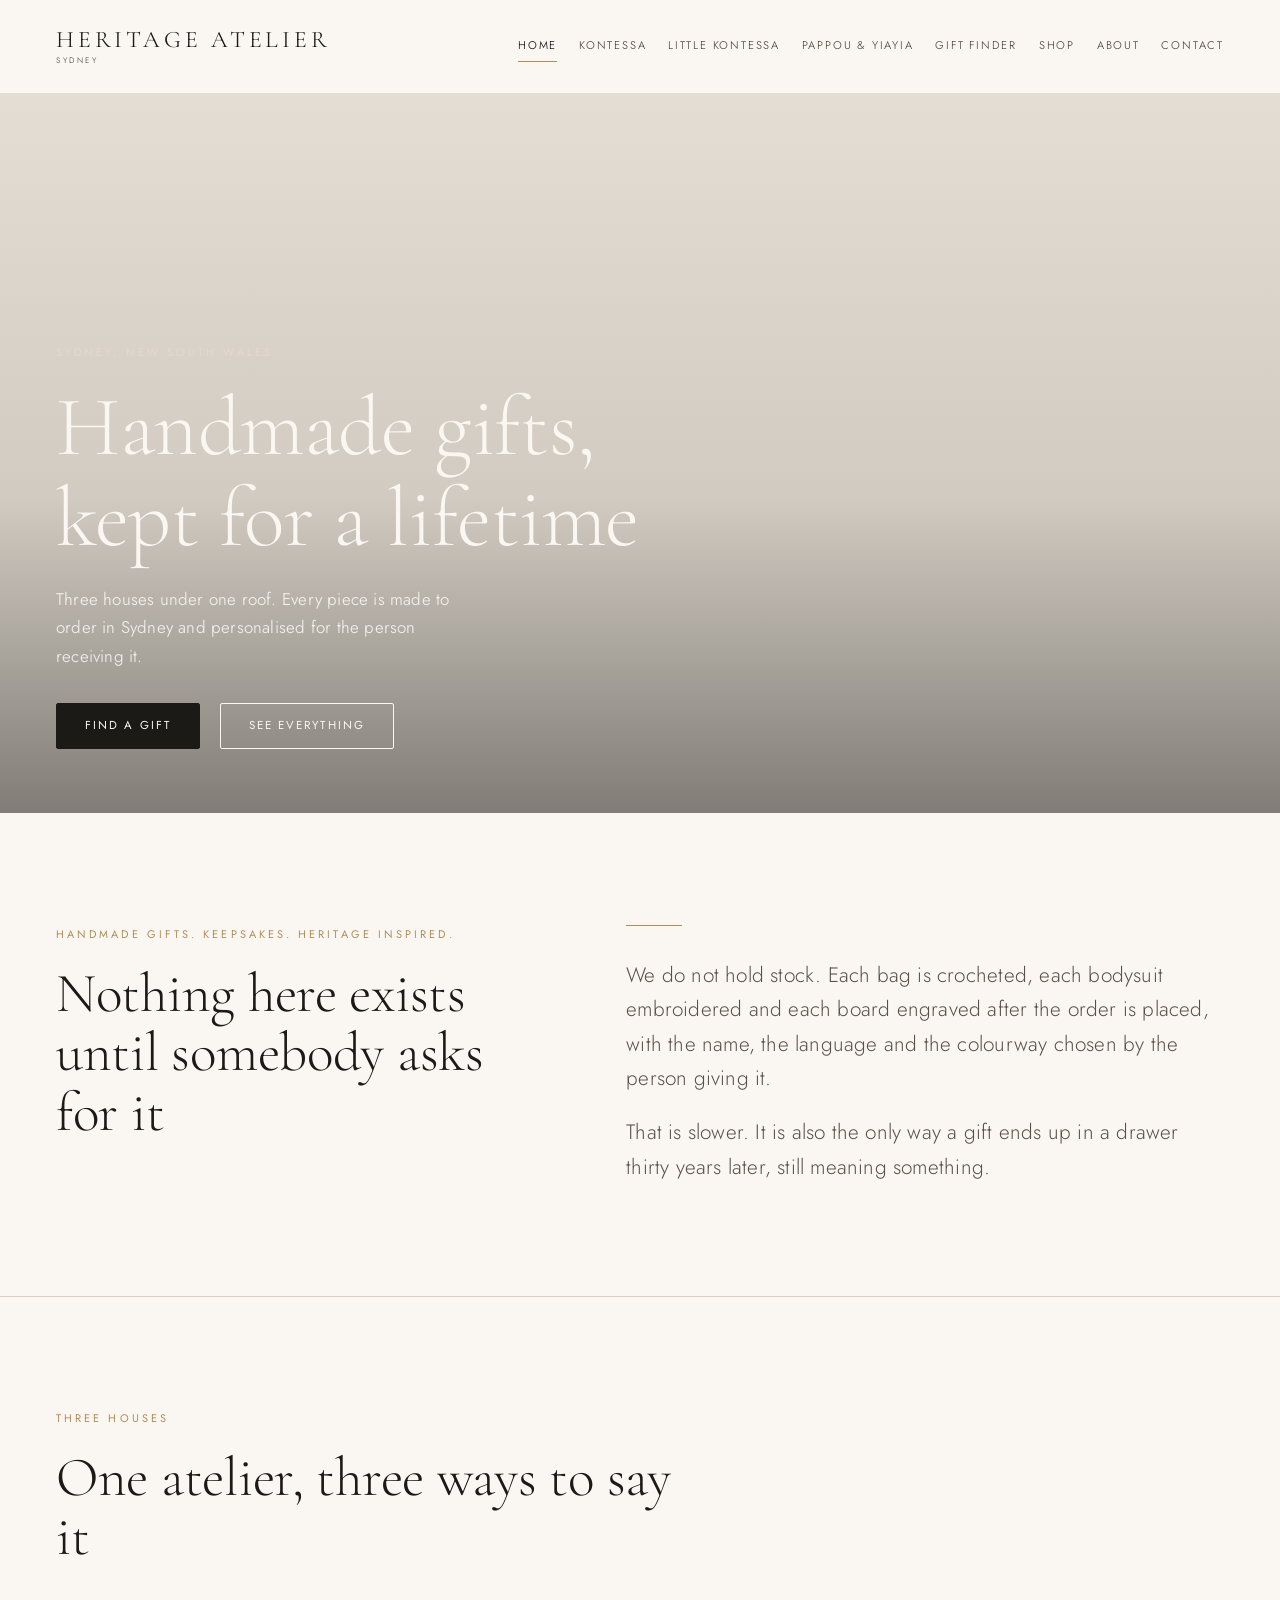
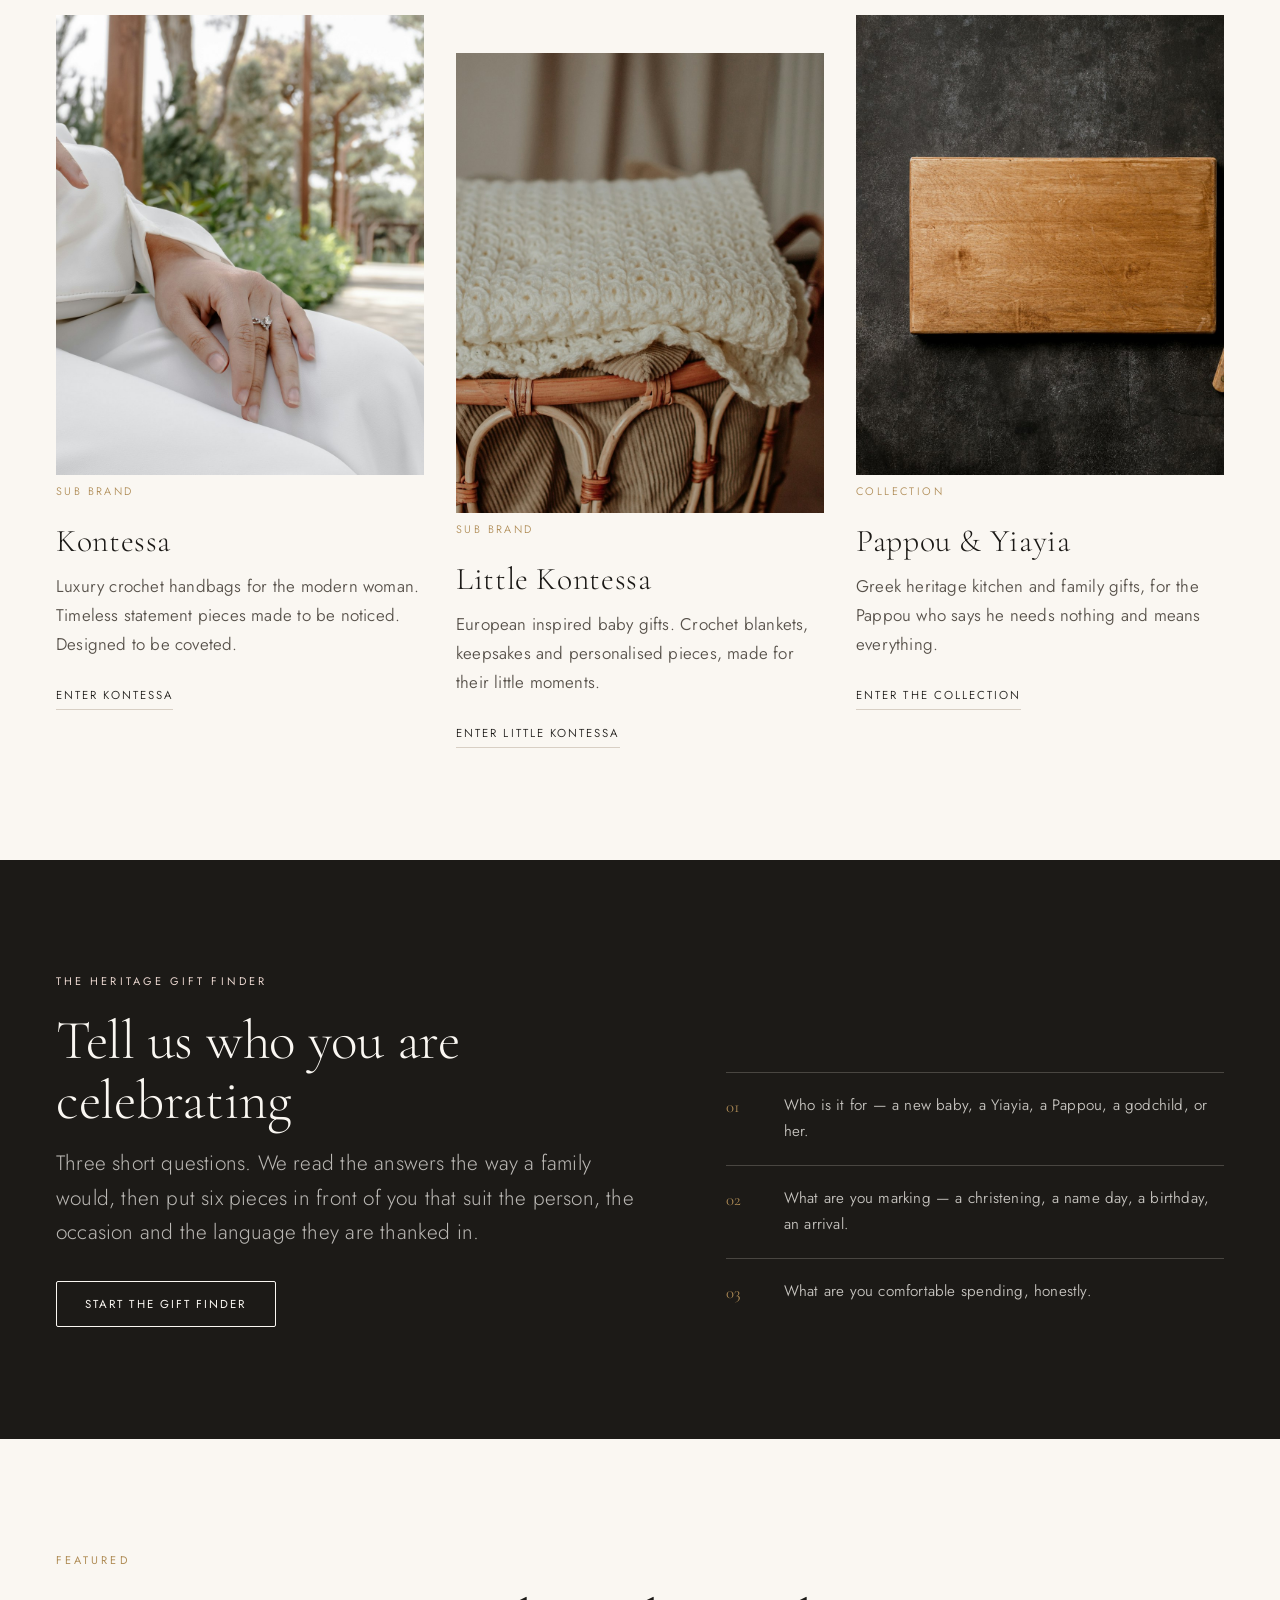
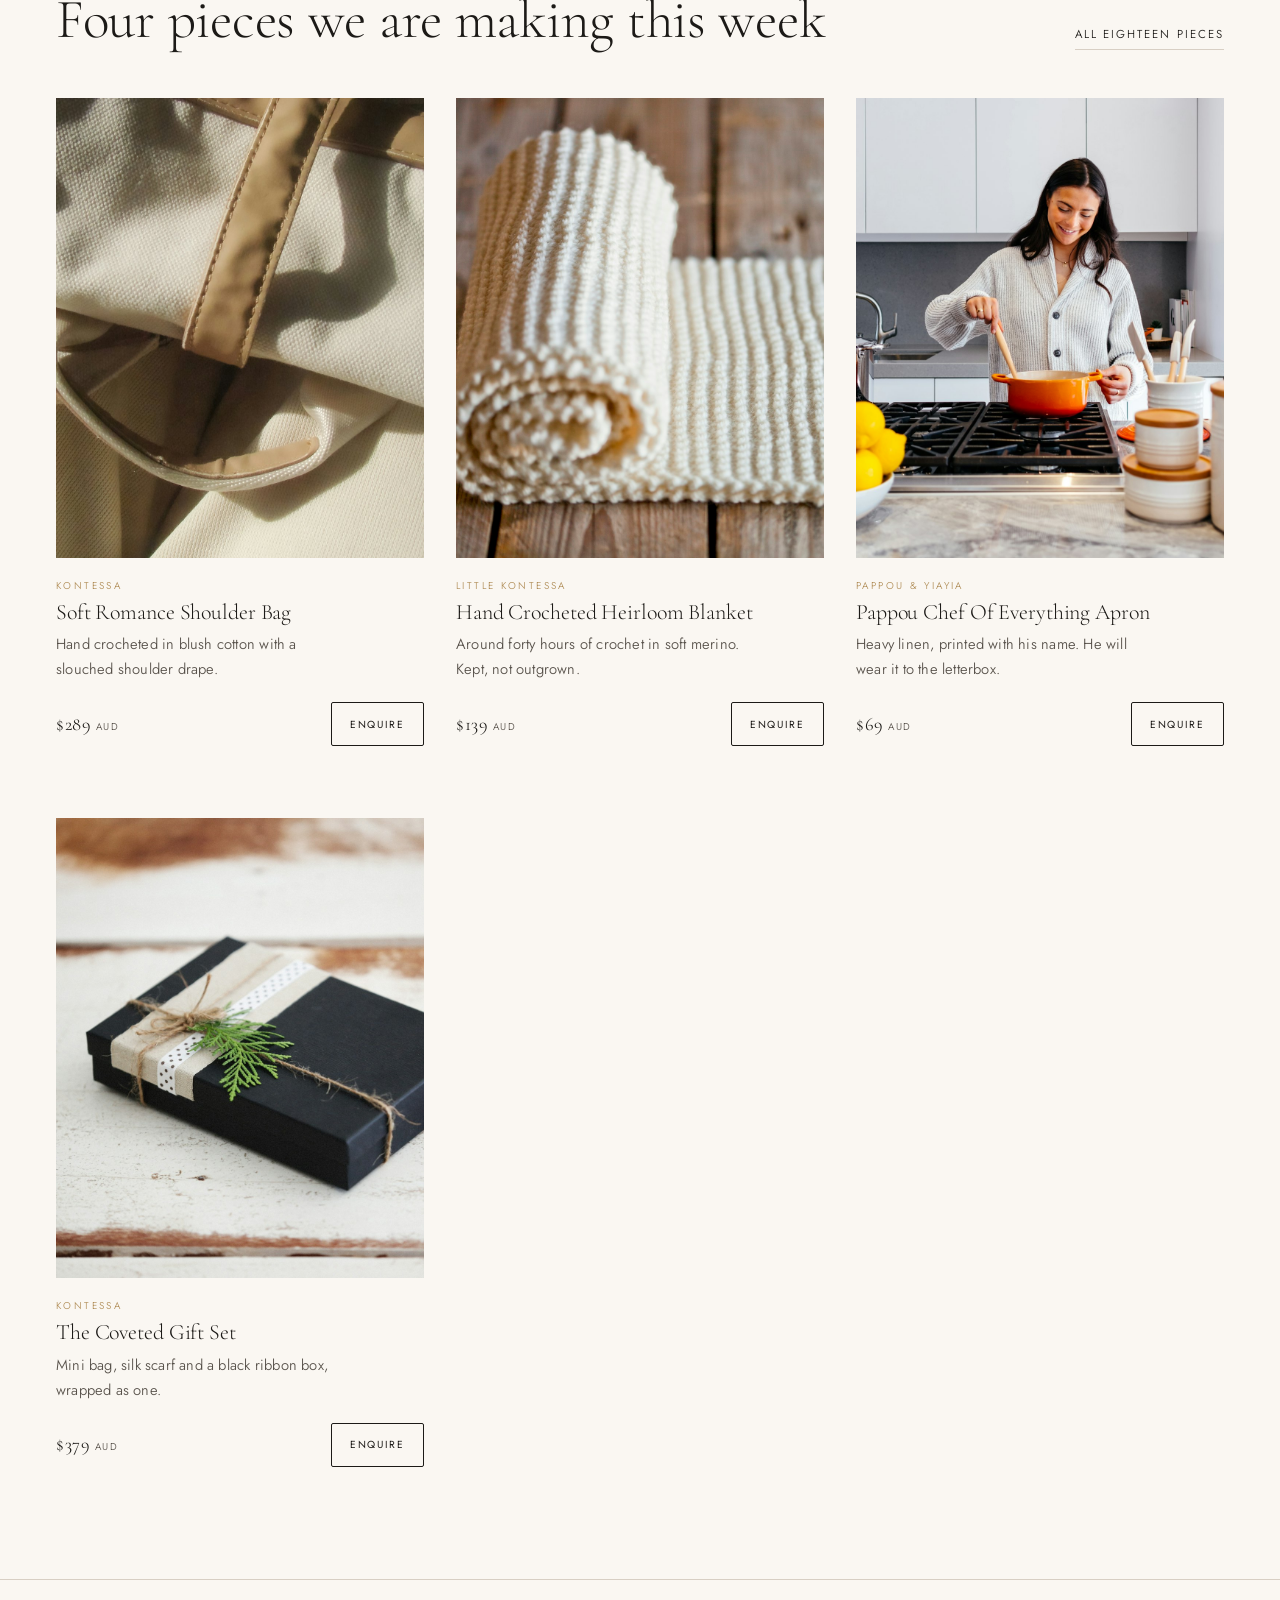
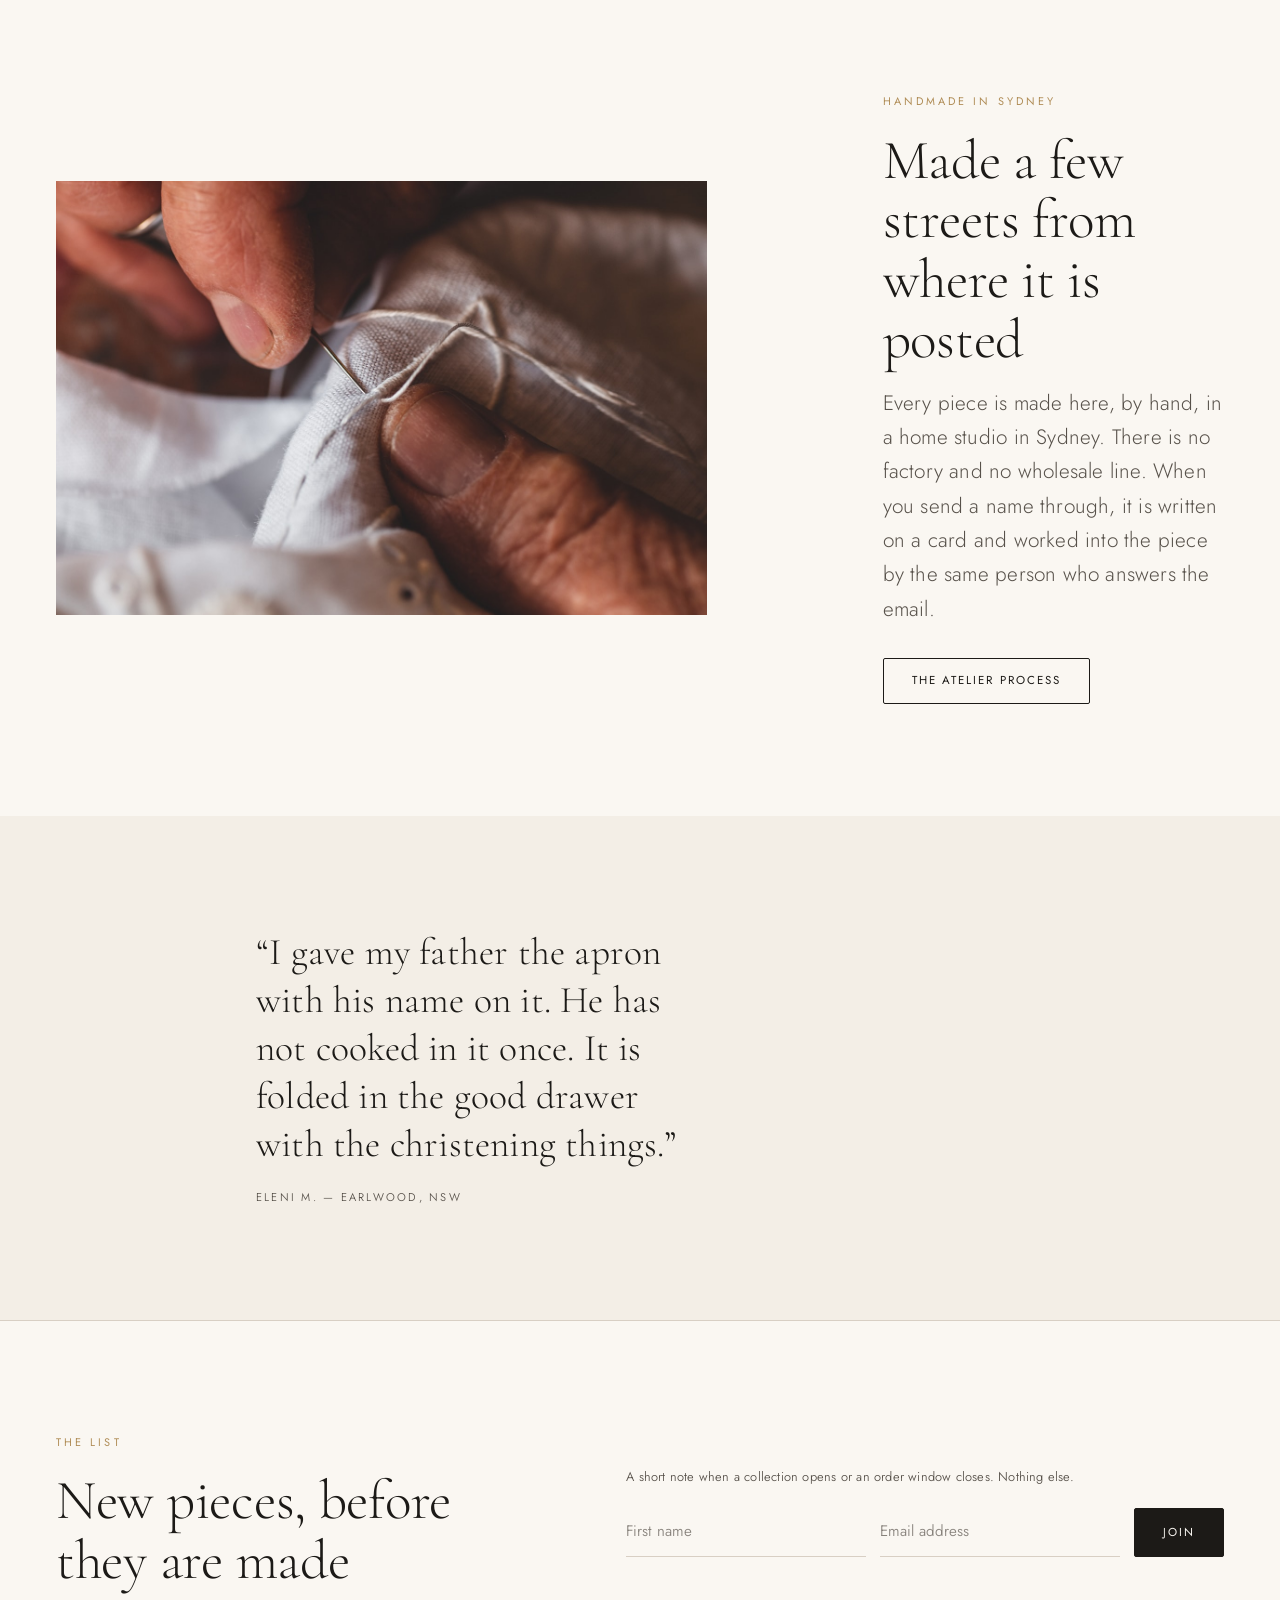
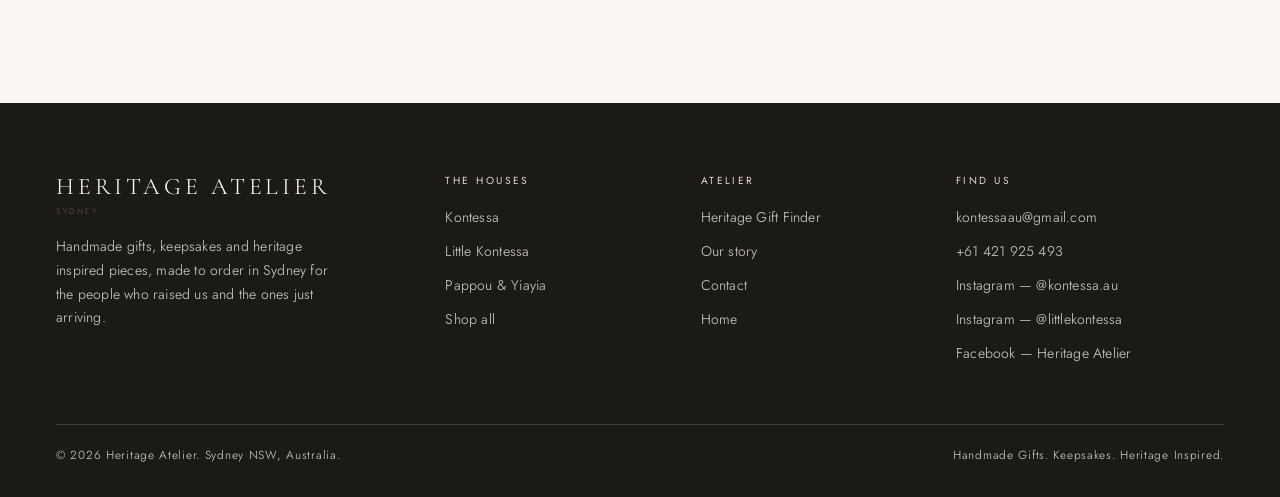
==== index.html @ 9b59d2ab "Build Heritage Atelier: eight page static site Sydney atelier site covering three houses — Kontessa," ====
<!DOCTYPE html>
<html lang="en-AU">
<head>
<meta charset="utf-8">
<meta name="viewport" content="width=device-width, initial-scale=1">
<title>Heritage Atelier — Handmade Gifts, Keepsakes, Heritage Inspired | Sydney</title>
<meta name="description" content="Heritage Atelier is a Sydney atelier of handmade, made to order gifts: Kontessa luxury crochet handbags, Little Kontessa baby keepsakes and the Pappou &amp; Yiayia Greek heritage collection.">
<link rel="canonical" href="https://welcometothenextlevel.github.io/heritage-atelier/index.html">

<meta property="og:type" content="website">
<meta property="og:site_name" content="Heritage Atelier">
<meta property="og:title" content="Heritage Atelier — Handmade Gifts, Keepsakes, Heritage Inspired | Sydney">
<meta property="og:description" content="Heritage Atelier is a Sydney atelier of handmade, made to order gifts: Kontessa luxury crochet handbags, Little Kontessa baby keepsakes and the Pappou &amp; Yiayia Greek heritage collection.">
<meta property="og:url" content="https://welcometothenextlevel.github.io/heritage-atelier/index.html">
<meta property="og:image" content="https://welcometothenextlevel.github.io/heritage-atelier/assets/images/og-cover.jpg">
<meta property="og:locale" content="en_AU">
<meta name="twitter:card" content="summary_large_image">
<meta name="theme-color" content="#FAF7F2">

<link rel="icon" href="favicon.svg" type="image/svg+xml">
<link rel="apple-touch-icon" href="favicon.svg">

<link rel="preconnect" href="https://fonts.googleapis.com">
<link rel="preconnect" href="https://fonts.gstatic.com" crossorigin>
<link href="https://fonts.googleapis.com/css2?family=Cormorant+Garamond:wght@300;400;500&family=Jost:wght@300;400;500&display=swap" rel="stylesheet">
<link rel="stylesheet" href="css/style.css">
</head>
<body>
  <a class="skip-link" href="#main">Skip to content</a>

  <header class="site-header">
    <div class="wrap header-inner">
      <a class="brandmark" href="index.html" aria-label="Heritage Atelier, home">
        Heritage Atelier
        <small>Sydney</small>
      </a>

      <nav class="nav-desktop" aria-label="Primary">
          <a href="index.html" aria-current="page">Home</a>
          <a href="kontessa.html">Kontessa</a>
          <a href="little-kontessa.html">Little Kontessa</a>
          <a href="heritage.html">Pappou &amp; Yiayia</a>
          <a href="gift-finder.html">Gift Finder</a>
          <a href="shop.html">Shop</a>
          <a href="about.html">About</a>
          <a href="contact.html">Contact</a>
      </nav>

      <button class="nav-toggle" type="button" aria-label="Open menu" aria-expanded="false" aria-controls="nav-overlay">
        <span></span><span></span><span></span>
      </button>
    </div>
  </header>

  <div class="nav-overlay" id="nav-overlay" aria-hidden="true">
    <nav aria-label="Mobile">
      <ul>
            <li><a href="index.html" aria-current="page">Home</a></li>
            <li><a href="kontessa.html">Kontessa</a></li>
            <li><a href="little-kontessa.html">Little Kontessa</a></li>
            <li><a href="heritage.html">Pappou &amp; Yiayia</a></li>
            <li><a href="gift-finder.html">Gift Finder</a></li>
            <li><a href="shop.html">Shop</a></li>
            <li><a href="about.html">About</a></li>
            <li><a href="contact.html">Contact</a></li>
      </ul>
    </nav>
    <div class="overlay-foot">
      <p><a href="mailto:kontessaau@gmail.com">kontessaau@gmail.com</a></p>
      <p><a href="tel:+61421925493">+61 421 925 493</a></p>
      <p>Sydney NSW, Australia</p>
    </div>
  </div>

  <main id="main">
    <section class="hero">
      <div class="hero-media">
        <picture>
          <source media="(max-width: 899px)" srcset="assets/images/hero-home-mobile.jpg">
          <img src="assets/images/hero-home.jpg" alt="Woman in a long cream trench coat walking a tree lined street in autumn" width="1920" height="1080" fetchpriority="high" decoding="async">
        </picture>
      </div>
      <div class="hero-caption">
        <div class="wrap">
          <span class="eyebrow">Sydney, New South Wales</span>
          <h1>Handmade gifts, kept for a lifetime</h1>
          <p>Three houses under one roof. Every piece is made to order in Sydney and personalised for the person receiving it.</p>
          <div class="btn-row"><a class="btn" href="gift-finder.html">Find a gift</a> <a class="btn btn--light" href="shop.html">See everything</a></div>
        </div>
      </div>
    </section>

    <section class="section statement">
      <div class="wrap">
        <div class="statement-grid">
          <div class="reveal">
            <span class="eyebrow">Handmade Gifts. Keepsakes. Heritage Inspired.</span>
            <h2>Nothing here exists until somebody asks for it</h2>
          </div>
          <div class="reveal">
            <hr class="rule rule--short">
            <p class="lede measure">We do not hold stock. Each bag is crocheted, each bodysuit embroidered and each board engraved after the order is placed, with the name, the language and the colourway chosen by the person giving it.</p>
            <p class="lede measure" style="margin-top:1.25rem">That is slower. It is also the only way a gift ends up in a drawer thirty years later, still meaning something.</p>
          </div>
        </div>
      </div>
    </section>

    <hr class="rule">

    <section class="section">
      <div class="wrap">
        <div class="reveal" style="max-width:38em;margin-bottom:var(--s-5)">
          <span class="eyebrow">Three houses</span>
          <h2>One atelier, three ways to say it</h2>
        </div>

        <div class="brand-cards">
          <article class="brand-card reveal">
            <figure><img src="assets/images/brand-kontessa.jpg" alt="A woman's hands holding a pale structured clutch, wearing fine gold rings" width="1000" height="1250" loading="lazy"></figure>
            <span class="card-meta">Sub brand</span>
            <h3>Kontessa</h3>
            <p>Luxury crochet handbags for the modern woman. Timeless statement pieces made to be noticed. Designed to be coveted.</p>
            <a class="link-quiet" href="kontessa.html">Enter Kontessa</a>
          </article>

          <article class="brand-card reveal">
            <figure><img src="assets/images/brand-little-kontessa.jpg" alt="Wooden teething toys resting on a soft knitted baby blanket" width="1000" height="1250" loading="lazy"></figure>
            <span class="card-meta">Sub brand</span>
            <h3>Little Kontessa</h3>
            <p>European inspired baby gifts. Crochet blankets, keepsakes and personalised pieces, made for their little moments.</p>
            <a class="link-quiet" href="little-kontessa.html">Enter Little Kontessa</a>
          </article>

          <article class="brand-card reveal">
            <figure><img src="assets/images/brand-heritage.jpg" alt="A wooden chopping board with a knife and fork on a warm kitchen bench" width="1000" height="1250" loading="lazy"></figure>
            <span class="card-meta">Collection</span>
            <h3>Pappou &amp; Yiayia</h3>
            <p>Greek heritage kitchen and family gifts, for the Pappou who says he needs nothing and means everything.</p>
            <a class="link-quiet" href="heritage.html">Enter the collection</a>
          </article>
        </div>
      </div>
    </section>

    <section class="section callout">
      <div class="wrap">
        <div class="callout-grid">
          <div class="reveal">
            <span class="eyebrow">The Heritage Gift Finder</span>
            <h2>Tell us who you are celebrating</h2>
            <p class="lede" style="margin-top:1rem;max-width:36em">Three short questions. We read the answers the way a family would, then put six pieces in front of you that suit the person, the occasion and the language they are thanked in.</p>
            <div class="btn-row" style="margin-top:var(--s-4)">
              <a class="btn btn--light" href="gift-finder.html">Start the gift finder</a>
            </div>
          </div>
          <ul class="callout-steps reveal">
            <li><span>01</span> Who is it for &mdash; a new baby, a Yiayia, a Pappou, a godchild, or her.</li>
            <li><span>02</span> What are you marking &mdash; a christening, a name day, a birthday, an arrival.</li>
            <li><span>03</span> What are you comfortable spending, honestly.</li>
          </ul>
        </div>
      </div>
    </section>

    <section class="section">
      <div class="wrap">
        <div class="reveal" style="display:flex;flex-wrap:wrap;gap:var(--s-3);align-items:end;justify-content:space-between;margin-bottom:var(--s-5)">
          <div>
            <span class="eyebrow">Featured</span>
            <h2>Four pieces we are making this week</h2>
          </div>
          <a class="link-quiet" href="shop.html">All eighteen pieces</a>
        </div>
        <div class="product-grid">
        <article class="product reveal" data-house-key="kontessa">
          <figure><img src="assets/images/kontessa-soft-romance-shoulder-bag.jpg" alt="Close view of a soft cream shoulder bag, showing the strap and the stitched edge" width="1000" height="1250" loading="lazy"></figure>
          <span class="product-house">Kontessa</span>
          <h3>Soft Romance Shoulder Bag</h3>
          <p>Hand crocheted in blush cotton with a slouched shoulder drape.</p>
          <div class="product-foot">
            <span class="price">$289 <span>AUD</span></span>
            <button type="button" class="btn btn--enquire" data-enquire data-name="Soft Romance Shoulder Bag" data-house="Kontessa" data-price="$289 AUD" data-image="assets/images/kontessa-soft-romance-shoulder-bag.jpg" data-alt="Close view of a soft cream shoulder bag, showing the strap and the stitched edge">Enquire</button>
          </div>
        </article>
        <article class="product reveal" data-house-key="little-kontessa">
          <figure><img src="assets/images/little-heirloom-blanket.jpg" alt="Cream hand crocheted baby blanket spread open on a light timber floor" width="1000" height="1250" loading="lazy"></figure>
          <span class="product-house">Little Kontessa</span>
          <h3>Hand Crocheted Heirloom Blanket</h3>
          <p>Around forty hours of crochet in soft merino. Kept, not outgrown.</p>
          <div class="product-foot">
            <span class="price">$139 <span>AUD</span></span>
            <button type="button" class="btn btn--enquire" data-enquire data-name="Hand Crocheted Heirloom Blanket" data-house="Little Kontessa" data-price="$139 AUD" data-image="assets/images/little-heirloom-blanket.jpg" data-alt="Cream hand crocheted baby blanket spread open on a light timber floor">Enquire</button>
          </div>
        </article>
        <article class="product reveal" data-house-key="heritage">
          <figure><img src="assets/images/heritage-pappou-apron.jpg" alt="Home cook in a linen apron working at a warm kitchen bench" width="1000" height="1250" loading="lazy"></figure>
          <span class="product-house">Pappou &amp; Yiayia</span>
          <h3>Pappou Chef Of Everything Apron</h3>
          <p>Heavy linen, printed with his name. He will wear it to the letterbox.</p>
          <div class="product-foot">
            <span class="price">$69 <span>AUD</span></span>
            <button type="button" class="btn btn--enquire" data-enquire data-name="Pappou Chef Of Everything Apron" data-house="Pappou &amp; Yiayia" data-price="$69 AUD" data-image="assets/images/heritage-pappou-apron.jpg" data-alt="Home cook in a linen apron working at a warm kitchen bench">Enquire</button>
          </div>
        </article>
        <article class="product reveal" data-house-key="kontessa">
          <figure><img src="assets/images/kontessa-coveted-gift-set.jpg" alt="A slim black gift box tied with twine and a sprig of greenery" width="1000" height="1250" loading="lazy"></figure>
          <span class="product-house">Kontessa</span>
          <h3>The Coveted Gift Set</h3>
          <p>Mini bag, silk scarf and a black ribbon box, wrapped as one.</p>
          <div class="product-foot">
            <span class="price">$379 <span>AUD</span></span>
            <button type="button" class="btn btn--enquire" data-enquire data-name="The Coveted Gift Set" data-house="Kontessa" data-price="$379 AUD" data-image="assets/images/kontessa-coveted-gift-set.jpg" data-alt="A slim black gift box tied with twine and a sprig of greenery">Enquire</button>
          </div>
        </article>
        </div>
      </div>
    </section>

    <hr class="rule">

    <section class="section">
      <div class="wrap">
        <div class="split">
          <div class="split-media reveal">
            <img src="assets/images/story-sydney.jpg" alt="A maker's hands drawing a needle and thread through pale linen" width="1400" height="933" loading="lazy">
          </div>
          <div class="split-body reveal">
            <span class="eyebrow">Handmade in Sydney</span>
            <h2>Made a few streets from where it is posted</h2>
            <p class="lede" style="margin-top:1rem">Every piece is made here, by hand, in a home studio in Sydney. There is no factory and no wholesale line. When you send a name through, it is written on a card and worked into the piece by the same person who answers the email.</p>
            <div class="btn-row" style="margin-top:var(--s-4)"><a class="btn btn--ghost" href="about.html">The atelier process</a></div>
          </div>
        </div>
      </div>
    </section>

    <section class="section testimonial-band">
      <div class="wrap testimonial-grid">
        <blockquote class="testimonial reveal">
          <p>&ldquo;I gave my father the apron with his name on it. He has not cooked in it once. It is folded in the good drawer with the christening things.&rdquo;</p>
          <cite>Eleni M. &mdash; Earlwood, NSW</cite>
        </blockquote>
      </div>
    </section>

    <section class="section newsletter">
      <div class="wrap">
        <div class="newsletter-grid">
          <div class="reveal">
            <span class="eyebrow">The list</span>
            <h2>New pieces, before they are made</h2>
          </div>
          <div class="reveal">
            <form data-inline-success="news-success" novalidate>
              <p class="form-note">A short note when a collection opens or an order window closes. Nothing else.</p>
              <div class="field-row">
                <input type="text" name="name" aria-label="Your first name" placeholder="First name" autocomplete="given-name" required>
                <input type="email" name="email" aria-label="Your email address" placeholder="Email address" autocomplete="email" required>
                <button class="btn" type="submit">Join</button>
              </div>
            </form>
            <div class="form-success" id="news-success" style="margin-top:var(--s-3)">
              <h3>You are on the list, <span data-success-name>there</span>.</h3>
              <p>We will write when the next collection opens for orders.</p>
            </div>
          </div>
        </div>
      </div>
    </section>

  </main>

  <footer class="site-footer">
    <div class="wrap">
      <div class="footer-grid">
        <div>
          <span class="brandmark">Heritage Atelier<small>Sydney</small></span>
          <p>Handmade gifts, keepsakes and heritage inspired pieces, made to order in Sydney for the people who raised us and the ones just arriving.</p>
        </div>
        <div>
          <h4>The Houses</h4>
          <ul>
            <li><a href="kontessa.html">Kontessa</a></li>
            <li><a href="little-kontessa.html">Little Kontessa</a></li>
            <li><a href="heritage.html">Pappou &amp; Yiayia</a></li>
            <li><a href="shop.html">Shop all</a></li>
          </ul>
        </div>
        <div>
          <h4>Atelier</h4>
          <ul>
            <li><a href="gift-finder.html">Heritage Gift Finder</a></li>
            <li><a href="about.html">Our story</a></li>
            <li><a href="contact.html">Contact</a></li>
            <li><a href="index.html">Home</a></li>
          </ul>
        </div>
        <div>
          <h4>Find us</h4>
          <ul>
            <li><a href="mailto:kontessaau@gmail.com">kontessaau@gmail.com</a></li>
            <li><a href="tel:+61421925493">+61 421 925 493</a></li>
            <li><a href="https://www.instagram.com/kontessa.au/" rel="noopener">Instagram &mdash; @kontessa.au</a></li>
            <li><a href="https://www.instagram.com/littlekontessa/" rel="noopener">Instagram &mdash; @littlekontessa</a></li>
            <li><a href="https://www.facebook.com/" rel="noopener">Facebook &mdash; Heritage Atelier</a></li>
          </ul>
        </div>
      </div>
      <div class="footer-base">
        <span>&copy; 2026 Heritage Atelier. Sydney NSW, Australia.</span>
        <span>Handmade Gifts. Keepsakes. Heritage Inspired.</span>
      </div>
    </div>
  </footer>

  <div class="modal" id="enquiry-modal" role="dialog" aria-modal="true" aria-labelledby="enquiry-title" aria-hidden="true">
    <button class="modal-backdrop" type="button" data-modal-close aria-label="Close enquiry"></button>
    <div class="modal-panel">
      <button class="modal-close" type="button" data-modal-close aria-label="Close enquiry">&times;</button>
      <span class="eyebrow" data-modal-house>Heritage Atelier</span>
      <h2 id="enquiry-title" style="font-size:clamp(1.5rem,1.2rem+1.2vw,2rem)">Enquire about this piece</h2>

      <div class="modal-product">
        <img data-modal-image src="assets/images/kontessa-soft-romance-shoulder-bag.jpg" alt="" width="76" height="95">
        <div>
          <strong data-modal-name style="font-family:var(--serif);font-size:1.15rem;font-weight:400">Piece</strong>
          <div class="price" data-modal-price></div>
        </div>
      </div>

      <form data-inline-success="modal-success" novalidate>
        <input type="hidden" name="piece" data-modal-field value="">
        <div class="form-grid two-up">
          <div class="field">
            <label for="m-name">Your name</label>
            <input id="m-name" name="name" type="text" autocomplete="name" required>
          </div>
          <div class="field">
            <label for="m-email">Email</label>
            <input id="m-email" name="email" type="email" autocomplete="email" required>
          </div>
          <div class="field field-full">
            <label for="m-message">Tell us about the personalisation</label>
            <textarea id="m-message" name="message" rows="4" placeholder="The name, the colourway, the date you need it by."></textarea>
          </div>
        </div>
        <div class="btn-row" style="margin-top:var(--s-4)">
          <button class="btn" type="submit">Send enquiry</button>
          <button class="btn btn--ghost" type="button" data-modal-close>Cancel</button>
        </div>
        <p class="form-note" style="margin-top:var(--s-3)">We reply from kontessaau@gmail.com, usually within one working day.</p>
      </form>

      <div class="form-success" id="modal-success">
        <h3>Thank you, <span data-success-name>there</span>.</h3>
        <p>Your enquiry is with the atelier. We will come back to you with timings, colourways and a personalisation proof before anything is made.</p>
      </div>
    </div>
  </div>

  <script src="js/main.js"></script>
</body>
</html>
---- css/style.css ----
/* =============================================================
   Heritage Atelier — heritage-atelier.css
   Handmade Gifts. Keepsakes. Heritage Inspired. Sydney NSW.
   ============================================================= */

/* ---------- Custom properties ---------- */
:root {
  /* Palette */
  --paper:      #FAF7F2;
  --paper-deep: #F3EEE6;
  --ink:        #1C1A17;
  --ink-soft:   #57514A;
  --gold:       #B08D57;
  --blush:      #E8D5CE;
  --olive:      #7D8471;
  --stone:      #D8CFC4;
  --stone-warm: #EFE8DE;

  /* Type */
  --serif: "Cormorant Garamond", "Iowan Old Style", Georgia, serif;
  --sans:  "Jost", "Helvetica Neue", Helvetica, Arial, sans-serif;

  /* Spacing scale */
  --s-1: 0.5rem;
  --s-2: 0.875rem;
  --s-3: 1.25rem;
  --s-4: 2rem;
  --s-5: 3rem;
  --s-6: 4.5rem;
  --s-7: 7rem;

  --section-y: 56px;
  --gutter: 22px;
  --maxw: 1360px;
  --header-h: 68px;

  --ease: cubic-bezier(0.22, 0.61, 0.36, 1);
}

@media (min-width: 900px) {
  :root {
    --section-y: 96px;
    --gutter: 40px;
    --header-h: 92px;
  }
}
@media (min-width: 1200px) {
  :root { --gutter: 56px; --section-y: 112px; }
}

/* ---------- Reset ---------- */
*, *::before, *::after { box-sizing: border-box; }
html { -webkit-text-size-adjust: 100%; scroll-behavior: smooth; }
body, h1, h2, h3, h4, p, figure, blockquote, dl, dd, ul, ol { margin: 0; padding: 0; }
ul, ol { list-style: none; }
img { max-width: 100%; height: auto; display: block; }
button, input, select, textarea { font: inherit; color: inherit; }
a { color: inherit; text-decoration: none; }

body {
  background: var(--paper);
  color: var(--ink);
  font-family: var(--sans);
  font-weight: 350;
  font-size: clamp(0.95rem, 0.9rem + 0.2vw, 1.0625rem);
  line-height: 1.7;
  letter-spacing: 0.012em;
  overflow-x: hidden;
  -webkit-font-smoothing: antialiased;
}

/* ---------- Typography ---------- */
h1, h2, h3, h4 {
  font-family: var(--serif);
  font-weight: 300;
  line-height: 1.08;
  letter-spacing: -0.005em;
}
h1 { font-size: clamp(2.6rem, 1.6rem + 4.6vw, 5.5rem); }
h2 { font-size: clamp(1.95rem, 1.3rem + 2.7vw, 3.5rem); }
h3 { font-size: clamp(1.35rem, 1.1rem + 1.1vw, 2rem); }
h4 { font-size: clamp(1.1rem, 1rem + 0.5vw, 1.35rem); }

.eyebrow {
  font-family: var(--sans);
  font-size: 0.6875rem;
  font-weight: 400;
  letter-spacing: 0.28em;
  text-transform: uppercase;
  color: var(--gold);
  display: block;
  margin-bottom: var(--s-3);
}
.eyebrow--ink { color: var(--ink-soft); }

.lede {
  font-size: clamp(1.05rem, 0.98rem + 0.45vw, 1.3rem);
  line-height: 1.65;
  color: var(--ink-soft);
  font-weight: 300;
}
.measure   { max-width: 34em; }
.measure-s { max-width: 26em; }

::selection { background: var(--blush); color: var(--ink); }

:focus-visible {
  outline: 2px solid var(--gold);
  outline-offset: 3px;
}

.skip-link {
  position: absolute; left: -9999px; top: 0; z-index: 200;
  background: var(--ink); color: var(--paper);
  padding: 0.75rem 1.25rem; font-size: 0.8rem; letter-spacing: 0.1em;
}
.skip-link:focus { left: 0; }

.sr-only {
  position: absolute; width: 1px; height: 1px; padding: 0; margin: -1px;
  overflow: hidden; clip: rect(0 0 0 0); white-space: nowrap; border: 0;
}

/* ---------- Layout ---------- */
.wrap {
  width: 100%;
  max-width: var(--maxw);
  margin-inline: auto;
  padding-inline: var(--gutter);
}
.section { padding-block: var(--section-y); }
.section--tight { padding-block: calc(var(--section-y) * 0.62); }

.rule {
  border: 0;
  border-top: 1px solid var(--stone);
  margin: 0;
}
.rule--short { width: 56px; border-top-color: var(--gold); margin-bottom: var(--s-4); }

.grid12 {
  display: grid;
  grid-template-columns: repeat(12, minmax(0, 1fr));
  gap: var(--s-4);
}

/* ---------- Buttons ---------- */
.btn {
  display: inline-flex;
  align-items: center;
  justify-content: center;
  min-height: 46px;
  padding: 0.7rem 1.75rem;
  border-radius: 2px;
  border: 1px solid var(--ink);
  background: var(--ink);
  color: var(--paper);
  font-size: 0.72rem;
  font-weight: 400;
  letter-spacing: 0.18em;
  text-transform: uppercase;
  cursor: pointer;
  transition: background 320ms var(--ease), color 320ms var(--ease), border-color 320ms var(--ease);
}
.btn:hover { background: transparent; color: var(--ink); }

.btn--ghost {
  background: transparent;
  color: var(--ink);
}
.btn--ghost:hover { background: var(--ink); color: var(--paper); }

.btn--light {
  background: transparent;
  border-color: var(--paper);
  color: var(--paper);
}
.btn--light:hover { background: var(--paper); color: var(--ink); }

.link-quiet {
  display: inline-block;
  font-size: 0.72rem;
  letter-spacing: 0.18em;
  text-transform: uppercase;
  padding-bottom: 4px;
  border-bottom: 1px solid var(--stone);
  transition: border-color 320ms var(--ease), color 320ms var(--ease);
}
.link-quiet:hover { border-bottom-color: var(--gold); color: var(--gold); }

/* ---------- Header ---------- */
.site-header {
  position: sticky;
  top: 0;
  z-index: 90;
  background: rgba(250, 247, 242, 0.94);
  border-bottom: 1px solid transparent;
  transition: border-color 400ms var(--ease), background 400ms var(--ease);
}
.site-header.is-scrolled {
  border-bottom-color: var(--stone);
  background: rgba(250, 247, 242, 0.98);
}
.header-inner {
  display: flex;
  align-items: center;
  justify-content: space-between;
  gap: var(--s-4);
  height: var(--header-h);
  transition: height 400ms var(--ease);
}
.site-header.is-scrolled .header-inner { height: calc(var(--header-h) - 14px); }

.brandmark {
  font-family: var(--serif);
  font-size: clamp(1.15rem, 1rem + 0.6vw, 1.5rem);
  letter-spacing: 0.16em;
  text-transform: uppercase;
  line-height: 1;
  white-space: nowrap;
}
.brandmark small {
  display: block;
  font-family: var(--sans);
  font-size: 0.5rem;
  letter-spacing: 0.32em;
  color: var(--ink-soft);
  margin-top: 5px;
}

.nav-desktop { display: none; }
@media (min-width: 900px) {
  .nav-desktop { display: flex; align-items: center; gap: clamp(1rem, 1.7vw, 2rem); }
}
.nav-desktop a {
  font-size: 0.7rem;
  letter-spacing: 0.16em;
  text-transform: uppercase;
  color: var(--ink-soft);
  padding: 6px 0;
  position: relative;
  transition: color 300ms var(--ease);
}
.nav-desktop a::after {
  content: "";
  position: absolute;
  left: 0; bottom: 0;
  width: 0; height: 1px;
  background: var(--gold);
  transition: width 380ms var(--ease);
}
.nav-desktop a:hover { color: var(--ink); }
.nav-desktop a:hover::after,
.nav-desktop a[aria-current="page"]::after { width: 100%; }
.nav-desktop a[aria-current="page"] { color: var(--ink); }

.nav-toggle {
  display: inline-flex;
  flex-direction: column;
  justify-content: center;
  gap: 5px;
  width: 46px; height: 46px;
  margin-right: -12px;
  padding: 0 11px;
  background: none;
  border: 0;
  cursor: pointer;
}
@media (min-width: 900px) { .nav-toggle { display: none; } }
.nav-toggle span {
  display: block;
  height: 1px;
  width: 100%;
  background: var(--ink);
  transition: transform 360ms var(--ease), opacity 220ms var(--ease);
}
body.nav-open .nav-toggle span:nth-child(1) { transform: translateY(6px) rotate(45deg); }
body.nav-open .nav-toggle span:nth-child(2) { opacity: 0; }
body.nav-open .nav-toggle span:nth-child(3) { transform: translateY(-6px) rotate(-45deg); }

/* Fullscreen mobile menu */
.nav-overlay {
  position: fixed;
  inset: 0;
  z-index: 80;
  background: var(--paper);
  padding: calc(var(--header-h) + 40px) var(--gutter) var(--s-5);
  display: flex;
  flex-direction: column;
  justify-content: space-between;
  opacity: 0;
  visibility: hidden;
  transform: translateY(-12px);
  transition: opacity 420ms var(--ease), transform 420ms var(--ease), visibility 420ms;
  overflow-y: auto;
}
body.nav-open .nav-overlay { opacity: 1; visibility: visible; transform: none; }
.nav-overlay ul { display: flex; flex-direction: column; }
.nav-overlay li + li { border-top: 1px solid var(--stone); }
.nav-overlay a {
  display: block;
  font-family: var(--serif);
  font-size: clamp(1.6rem, 1.2rem + 2.6vw, 2.4rem);
  padding: 0.55em 0;
  min-height: 44px;
}
.nav-overlay a[aria-current="page"] { color: var(--gold); }
.nav-overlay .overlay-foot {
  font-size: 0.78rem;
  color: var(--ink-soft);
  padding-top: var(--s-4);
}
.nav-overlay .overlay-foot a { font-family: var(--sans); font-size: 0.82rem; padding: 6px 0; display: inline-block; }

/* ---------- Hero ---------- */
.hero { position: relative; }
.hero-media {
  position: relative;
  width: 100%;
  aspect-ratio: 4 / 5;
  overflow: hidden;
  background: var(--stone-warm);
}
@media (min-width: 900px) {
  .hero-media { aspect-ratio: 16 / 9; max-height: 84vh; }
}
.hero-media img { width: 100%; height: 100%; object-fit: cover; }
.hero-media::after {
  content: "";
  position: absolute; inset: 0;
  background: linear-gradient(to top, rgba(28,26,23,0.52) 0%, rgba(28,26,23,0.14) 44%, rgba(28,26,23,0.05) 100%);
}
.hero-caption {
  position: absolute;
  z-index: 2;
  left: 0; right: 0; bottom: 0;
  padding: var(--gutter);
  padding-bottom: clamp(28px, 5vw, 64px);
  color: var(--paper);
}
.hero-caption .wrap { padding-inline: 0; }
@media (min-width: 900px) {
  .hero-caption { padding-inline: 0; }
  .hero-caption .wrap { padding-inline: var(--gutter); }
}
.hero-caption h1 { color: var(--paper); max-width: 15ch; }
.hero-caption .eyebrow { color: var(--blush); }
.hero-caption p {
  color: rgba(250, 247, 242, 0.86);
  max-width: 40ch;
  margin-top: var(--s-3);
}
.hero-caption .btn-row { margin-top: var(--s-4); }

.btn-row { display: flex; flex-wrap: wrap; gap: var(--s-2) var(--s-3); }

/* Editorial page hero (image + offset text below) */
.page-hero .hero-media { aspect-ratio: 4 / 5; }
@media (min-width: 900px) { .page-hero .hero-media { aspect-ratio: 21 / 9; max-height: 62vh; } }

/* ---------- Statement ---------- */
.statement { text-align: left; }
.statement h2 { max-width: 18ch; }
@media (min-width: 900px) {
  .statement-grid { display: grid; grid-template-columns: 5fr 6fr; gap: var(--s-6); align-items: start; }
}

/* ---------- Brand cards ---------- */
.brand-cards {
  display: grid;
  gap: var(--s-5);
}
@media (min-width: 768px) { .brand-cards { grid-template-columns: repeat(3, 1fr); gap: var(--s-4); } }

.brand-card figure { overflow: hidden; background: var(--stone-warm); }
.brand-card img {
  width: 100%;
  aspect-ratio: 4 / 5;
  object-fit: cover;
  transition: transform 900ms var(--ease);
}
.brand-card:hover img { transform: scale(1.035); }
.brand-card h3 { margin-top: var(--s-3); letter-spacing: 0.02em; }
.brand-card .card-meta {
  font-size: 0.68rem;
  letter-spacing: 0.22em;
  text-transform: uppercase;
  color: var(--gold);
  margin-bottom: 6px;
}
.brand-card p { color: var(--ink-soft); margin: var(--s-2) 0 var(--s-3); }
/* Staggered middle card. Uses margin, not transform — .reveal.is-in resets transform. */
@media (min-width: 768px) {
  .brand-cards .brand-card:nth-child(2) { margin-top: 38px; }
}

/* ---------- Split / editorial band ---------- */
.split {
  display: grid;
  gap: var(--s-4);
  align-items: center;
}
@media (min-width: 900px) {
  .split { grid-template-columns: repeat(12, 1fr); gap: var(--s-6); }
  .split .split-media { grid-column: 1 / span 7; }
  .split .split-body  { grid-column: 9 / span 4; }
  .split--flip .split-media { grid-column: 6 / span 7; grid-row: 1; }
  .split--flip .split-body  { grid-column: 1 / span 4; grid-row: 1; }
}
.split-media { overflow: hidden; background: var(--stone-warm); }
.split-media img { width: 100%; aspect-ratio: 3 / 2; object-fit: cover; }

/* ---------- Gift finder callout ---------- */
.callout {
  background: var(--ink);
  color: var(--paper);
}
.callout h2 { color: var(--paper); max-width: 16ch; }
.callout p { color: rgba(250, 247, 242, 0.72); }
.callout .eyebrow { color: var(--blush); }
@media (min-width: 900px) {
  .callout-grid { display: grid; grid-template-columns: 6fr 5fr; gap: var(--s-6); align-items: end; }
}
.callout-steps { margin-top: var(--s-4); }
.callout-steps li {
  display: grid;
  grid-template-columns: 44px 1fr;
  gap: var(--s-2);
  padding: var(--s-3) 0;
  border-top: 1px solid rgba(216, 207, 196, 0.24);
  color: rgba(250, 247, 242, 0.78);
  font-size: 0.95rem;
}
.callout-steps li span {
  font-family: var(--serif);
  font-size: 1.05rem;
  color: var(--gold);
}

/* ---------- Product grid ---------- */
.product-grid {
  display: grid;
  grid-template-columns: 1fr;
  gap: var(--s-5) var(--s-4);
}
@media (min-width: 640px) { .product-grid { grid-template-columns: repeat(2, 1fr); } }
@media (min-width: 900px) { .product-grid { grid-template-columns: repeat(3, 1fr); gap: var(--s-6) var(--s-4); } }

.product { display: flex; flex-direction: column; }
.product figure { overflow: hidden; background: var(--stone-warm); margin-bottom: var(--s-3); }
.product img {
  width: 100%;
  aspect-ratio: 4 / 5;
  object-fit: cover;
  transition: transform 900ms var(--ease);
}
.product:hover img { transform: scale(1.04); }
.product .product-house {
  font-size: 0.62rem;
  letter-spacing: 0.24em;
  text-transform: uppercase;
  color: var(--gold);
}
.product h3 {
  font-size: clamp(1.15rem, 1.05rem + 0.4vw, 1.4rem);
  margin-top: 6px;
}
.product p {
  color: var(--ink-soft);
  font-size: 0.92rem;
  margin-top: 8px;
  max-width: 32ch;
}
.product-foot {
  display: flex;
  align-items: center;
  justify-content: space-between;
  gap: var(--s-3);
  margin-top: auto;
  padding-top: var(--s-3);
}
.price {
  font-family: var(--serif);
  font-size: 1.15rem;
  letter-spacing: 0.03em;
}
.price span { font-family: var(--sans); font-size: 0.62rem; letter-spacing: 0.16em; color: var(--ink-soft); }
.btn--enquire {
  min-height: 44px;
  padding: 0.55rem 1.15rem;
  font-size: 0.64rem;
  letter-spacing: 0.16em;
  background: transparent;
  color: var(--ink);
}
.btn--enquire:hover { background: var(--ink); color: var(--paper); }

/* ---------- Filter chips ---------- */
.chips {
  display: flex;
  flex-wrap: wrap;
  gap: var(--s-1) var(--s-2);
  margin-bottom: var(--s-5);
}
.chip {
  min-height: 44px;
  padding: 0.5rem 1.15rem;
  border: 1px solid var(--stone);
  border-radius: 2px;
  background: transparent;
  font-size: 0.68rem;
  letter-spacing: 0.16em;
  text-transform: uppercase;
  color: var(--ink-soft);
  cursor: pointer;
  transition: border-color 300ms var(--ease), color 300ms var(--ease), background 300ms var(--ease);
}
.chip:hover { border-color: var(--ink); color: var(--ink); }
.chip[aria-pressed="true"] { background: var(--ink); border-color: var(--ink); color: var(--paper); }

.result-count {
  font-size: 0.72rem;
  letter-spacing: 0.16em;
  text-transform: uppercase;
  color: var(--ink-soft);
  margin-bottom: var(--s-3);
}

/* ---------- Testimonial ---------- */
.testimonial-band {
  background: var(--paper-deep);
  position: relative;
}
.testimonial {
  max-width: 44ch;
}
blockquote.testimonial p {
  font-family: var(--serif);
  font-size: clamp(1.5rem, 1.1rem + 1.9vw, 2.35rem);
  line-height: 1.28;
  font-weight: 300;
}
blockquote.testimonial cite {
  display: block;
  margin-top: var(--s-3);
  font-family: var(--sans);
  font-style: normal;
  font-size: 0.7rem;
  letter-spacing: 0.2em;
  text-transform: uppercase;
  color: var(--ink-soft);
}
@media (min-width: 900px) {
  .testimonial-grid { display: grid; grid-template-columns: repeat(12, 1fr); gap: var(--s-4); }
  .testimonial-grid > * { grid-column: 3 / span 8; }
}

/* ---------- Newsletter ---------- */
.newsletter { border-top: 1px solid var(--stone); }
@media (min-width: 900px) {
  .newsletter-grid { display: grid; grid-template-columns: 5fr 6fr; gap: var(--s-6); align-items: center; }
}
.field-row { display: flex; flex-wrap: wrap; gap: var(--s-2); margin-top: var(--s-3); }
.field-row input {
  flex: 1 1 220px;
  min-height: 46px;
  padding: 0.7rem 0;
  background: transparent;
  border: 0;
  border-bottom: 1px solid var(--stone);
  border-radius: 0;
  font-size: 0.95rem;
}
.field-row input:focus { border-bottom-color: var(--ink); outline: none; }
.field-row input::placeholder { color: var(--ink-soft); opacity: 0.7; }

/* ---------- Forms ---------- */
.form-grid { display: grid; gap: var(--s-4); }
@media (min-width: 640px) { .form-grid.two-up { grid-template-columns: 1fr 1fr; } }
.field label {
  display: block;
  font-size: 0.66rem;
  letter-spacing: 0.2em;
  text-transform: uppercase;
  color: var(--ink-soft);
  margin-bottom: 8px;
}
.field input,
.field select,
.field textarea {
  width: 100%;
  min-height: 46px;
  padding: 0.7rem 0.85rem;
  background: transparent;
  border: 1px solid var(--stone);
  border-radius: 2px;
  font-size: 0.95rem;
  transition: border-color 300ms var(--ease);
}
.field textarea { min-height: 150px; resize: vertical; line-height: 1.6; }
.field input:focus, .field select:focus, .field textarea:focus { border-color: var(--ink); outline: none; }
.field select { appearance: none; background-image: none; cursor: pointer; }
.field-full { grid-column: 1 / -1; }

.form-note { font-size: 0.8rem; color: var(--ink-soft); }

.form-success {
  display: none;
  border: 1px solid var(--stone);
  border-left: 2px solid var(--gold);
  background: var(--stone-warm);
  padding: var(--s-4);
}
.form-success.is-visible { display: block; }
.form-success h3 { margin-bottom: 8px; }
.form-success p { color: var(--ink-soft); }

/* ---------- Gift finder ---------- */
.finder {
  border: 1px solid var(--stone);
  background: var(--paper-deep);
  padding: var(--s-4);
}
@media (min-width: 900px) { .finder { padding: var(--s-6); } }

.finder-progress {
  display: flex;
  align-items: center;
  gap: var(--s-2);
  margin-bottom: var(--s-4);
  font-size: 0.66rem;
  letter-spacing: 0.2em;
  text-transform: uppercase;
  color: var(--ink-soft);
}
.finder-progress .bar { flex: 1; height: 1px; background: var(--stone); position: relative; }
.finder-progress .bar i {
  position: absolute; inset: 0 auto 0 0;
  background: var(--gold);
  width: 33.33%;
  transition: width 420ms var(--ease);
}

.finder-step { display: none; }
.finder-step.is-active { display: block; animation: rise 420ms var(--ease) both; }
.finder-step h2 { max-width: 18ch; }

.option-grid { display: grid; gap: var(--s-2); margin-top: var(--s-4); }
@media (min-width: 640px) { .option-grid { grid-template-columns: repeat(2, 1fr); } }
@media (min-width: 1200px) { .option-grid { grid-template-columns: repeat(3, 1fr); } }
.option {
  text-align: left;
  min-height: 76px;
  padding: var(--s-3);
  border: 1px solid var(--stone);
  border-radius: 2px;
  background: var(--paper);
  cursor: pointer;
  transition: border-color 300ms var(--ease), background 300ms var(--ease);
}
.option:hover { border-color: var(--ink); }
.option[aria-pressed="true"] { border-color: var(--gold); background: var(--stone-warm); }
.option strong { display: block; font-family: var(--serif); font-size: 1.2rem; font-weight: 400; }
.option em { font-style: normal; font-size: 0.82rem; color: var(--ink-soft); }

.finder-actions { display: flex; flex-wrap: wrap; gap: var(--s-2); margin-top: var(--s-4); }

.finder-results { display: none; }
.finder-results.is-visible { display: block; }

/* ---------- Process steps ---------- */
.steps { display: grid; gap: 0; margin-top: var(--s-4); }
@media (min-width: 900px) { .steps { grid-template-columns: repeat(4, 1fr); gap: var(--s-4); } }
.step { border-top: 1px solid var(--stone); padding: var(--s-3) 0 var(--s-4); }
.step .num {
  font-family: var(--serif);
  font-size: 0.95rem;
  color: var(--gold);
  letter-spacing: 0.2em;
  display: block;
  margin-bottom: var(--s-2);
}
.step h3 { font-size: clamp(1.2rem, 1.1rem + 0.4vw, 1.5rem); }
.step p { color: var(--ink-soft); margin-top: 10px; font-size: 0.92rem; }

/* ---------- Detail list ---------- */
.detail-list { margin-top: var(--s-3); }
.detail-list li {
  display: grid;
  gap: 4px;
  padding: var(--s-3) 0;
  border-top: 1px solid var(--stone);
}
.detail-list dt, .detail-list .k {
  font-size: 0.66rem;
  letter-spacing: 0.2em;
  text-transform: uppercase;
  color: var(--gold);
}
.detail-list .v { color: var(--ink-soft); font-size: 0.95rem; }

/* ---------- Texture band ---------- */
.texture-band {
  position: relative;
  background: var(--stone-warm) center/cover no-repeat;
  color: var(--paper);
}
.texture-band::before {
  content: "";
  position: absolute; inset: 0;
  background: rgba(28, 26, 23, 0.58);
}
.texture-band .wrap { position: relative; z-index: 1; }
.texture-band h2, .texture-band p { color: var(--paper); }
.texture-band p { color: rgba(250, 247, 242, 0.78); }
.texture-band .eyebrow { color: var(--blush); }

/* ---------- Contact cards ---------- */
.contact-list li {
  padding: var(--s-3) 0;
  border-top: 1px solid var(--stone);
}
.contact-list .k {
  display: block;
  font-size: 0.64rem;
  letter-spacing: 0.22em;
  text-transform: uppercase;
  color: var(--gold);
  margin-bottom: 6px;
}
.contact-list a, .contact-list span.v {
  font-family: var(--serif);
  font-size: clamp(1.15rem, 1rem + 0.7vw, 1.5rem);
  display: inline-block;
  min-height: 32px;
}
.contact-list a { border-bottom: 1px solid transparent; transition: border-color 300ms var(--ease); }
.contact-list a:hover { border-bottom-color: var(--gold); }

/* ---------- Footer ---------- */
.site-footer {
  background: var(--ink);
  color: rgba(250, 247, 242, 0.72);
  padding-block: var(--s-6) var(--s-4);
  font-size: 0.88rem;
}
.footer-grid { display: grid; gap: var(--s-5); }
@media (min-width: 768px) { .footer-grid { grid-template-columns: 1.4fr 1fr 1fr; gap: var(--s-4); } }
@media (min-width: 1200px) { .footer-grid { grid-template-columns: 1.6fr 1fr 1fr 1.2fr; } }
.site-footer .brandmark { color: var(--paper); }
.site-footer h4 {
  font-family: var(--sans);
  font-size: 0.64rem;
  font-weight: 400;
  letter-spacing: 0.24em;
  text-transform: uppercase;
  color: var(--blush);
  margin-bottom: var(--s-3);
}
.site-footer li { margin-bottom: 10px; }
.site-footer a { transition: color 300ms var(--ease); display: inline-block; min-height: 24px; }
.site-footer a:hover { color: var(--paper); }
.site-footer p { max-width: 34ch; margin-top: var(--s-3); }
.footer-base {
  margin-top: var(--s-5);
  padding-top: var(--s-3);
  border-top: 1px solid rgba(216, 207, 196, 0.2);
  display: flex;
  flex-wrap: wrap;
  gap: var(--s-2) var(--s-4);
  justify-content: space-between;
  font-size: 0.74rem;
  letter-spacing: 0.06em;
}

/* ---------- Modal ---------- */
.modal {
  position: fixed;
  inset: 0;
  z-index: 120;
  display: none;
  align-items: flex-end;
  justify-content: center;
  padding: 0;
}
@media (min-width: 640px) { .modal { align-items: center; padding: var(--s-4); } }
.modal.is-open { display: flex; }
.modal-backdrop {
  position: absolute;
  inset: 0;
  background: rgba(28, 26, 23, 0.55);
  border: 0;
  cursor: pointer;
  animation: fade 320ms var(--ease) both;
}
.modal-panel {
  position: relative;
  width: 100%;
  max-width: 560px;
  max-height: 92vh;
  overflow-y: auto;
  background: var(--paper);
  border-radius: 2px;
  padding: var(--s-4);
  animation: rise 400ms var(--ease) both;
}
@media (min-width: 900px) { .modal-panel { padding: var(--s-5); } }
.modal-close {
  position: absolute;
  top: 10px; right: 10px;
  width: 44px; height: 44px;
  background: none;
  border: 0;
  cursor: pointer;
  font-size: 1.35rem;
  line-height: 1;
  color: var(--ink-soft);
}
.modal-close:hover { color: var(--ink); }
.modal-panel .modal-product {
  display: flex;
  gap: var(--s-3);
  align-items: center;
  padding-bottom: var(--s-3);
  border-bottom: 1px solid var(--stone);
  margin-bottom: var(--s-4);
}
.modal-panel .modal-product img { width: 76px; height: 95px; object-fit: cover; }
.modal-panel .modal-product .price { font-size: 1rem; }

/* ---------- Motion ---------- */
@keyframes rise {
  from { opacity: 0; transform: translateY(18px); }
  to   { opacity: 1; transform: none; }
}
@keyframes fade { from { opacity: 0; } to { opacity: 1; } }

.reveal {
  opacity: 0;
  transform: translateY(22px);
  transition: opacity 400ms var(--ease), transform 400ms var(--ease);
}
.reveal.is-in { opacity: 1; transform: none; }

@media (prefers-reduced-motion: reduce) {
  html { scroll-behavior: auto; }
  *, *::before, *::after {
    animation-duration: 0.001ms !important;
    animation-iteration-count: 1 !important;
    transition-duration: 0.001ms !important;
  }
  .reveal { opacity: 1; transform: none; }
}
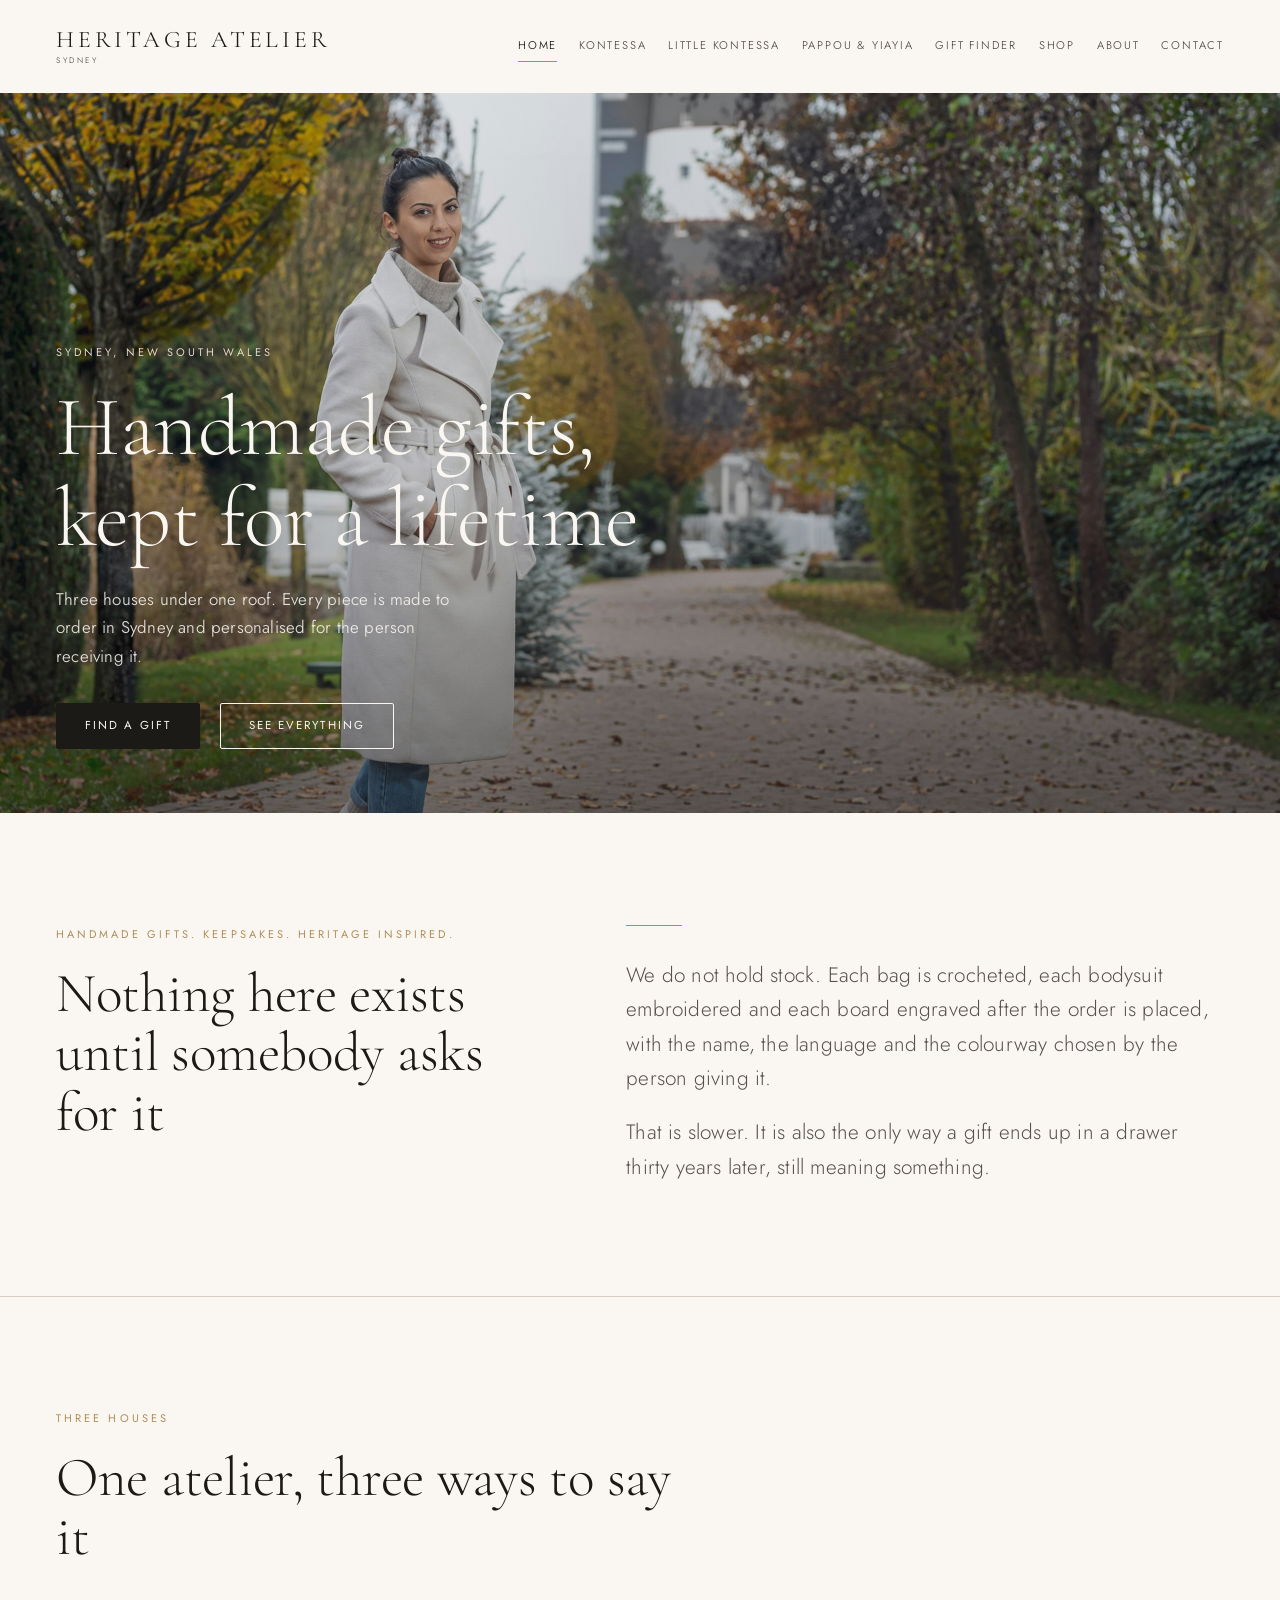
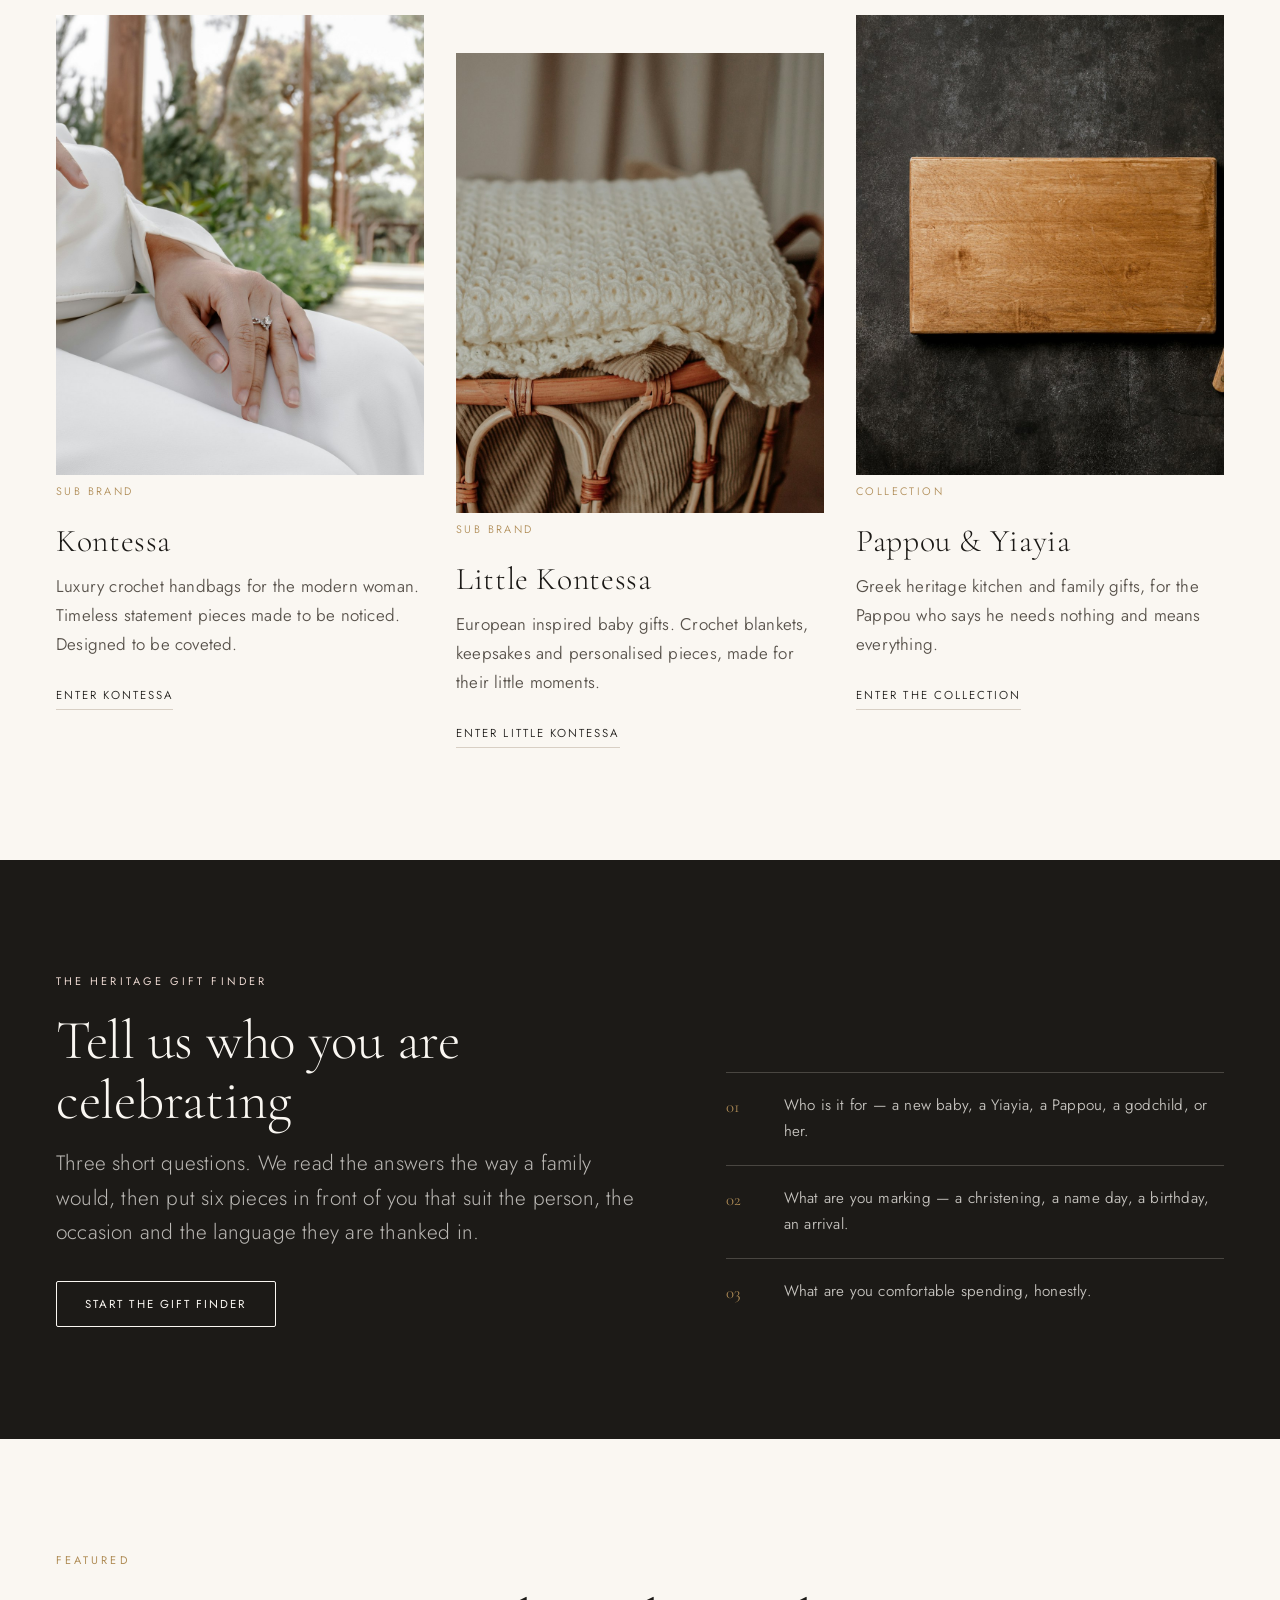
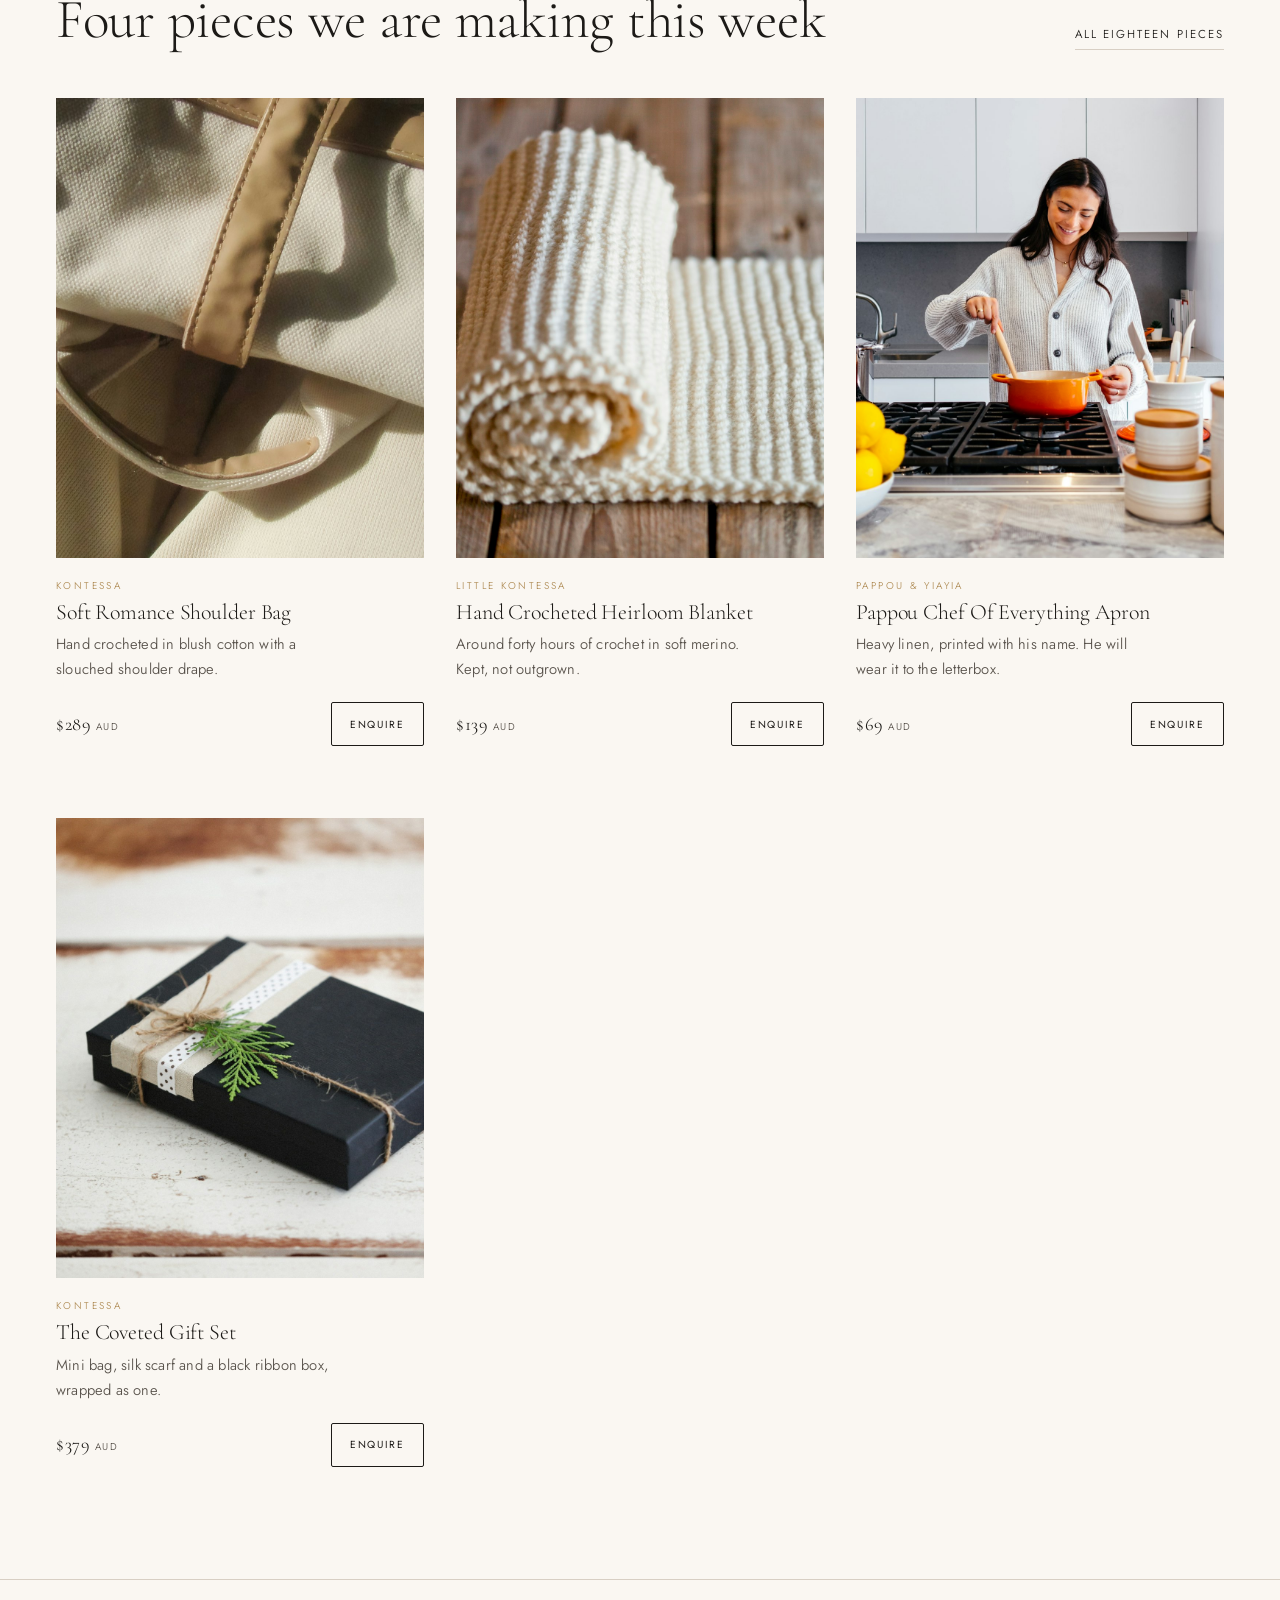
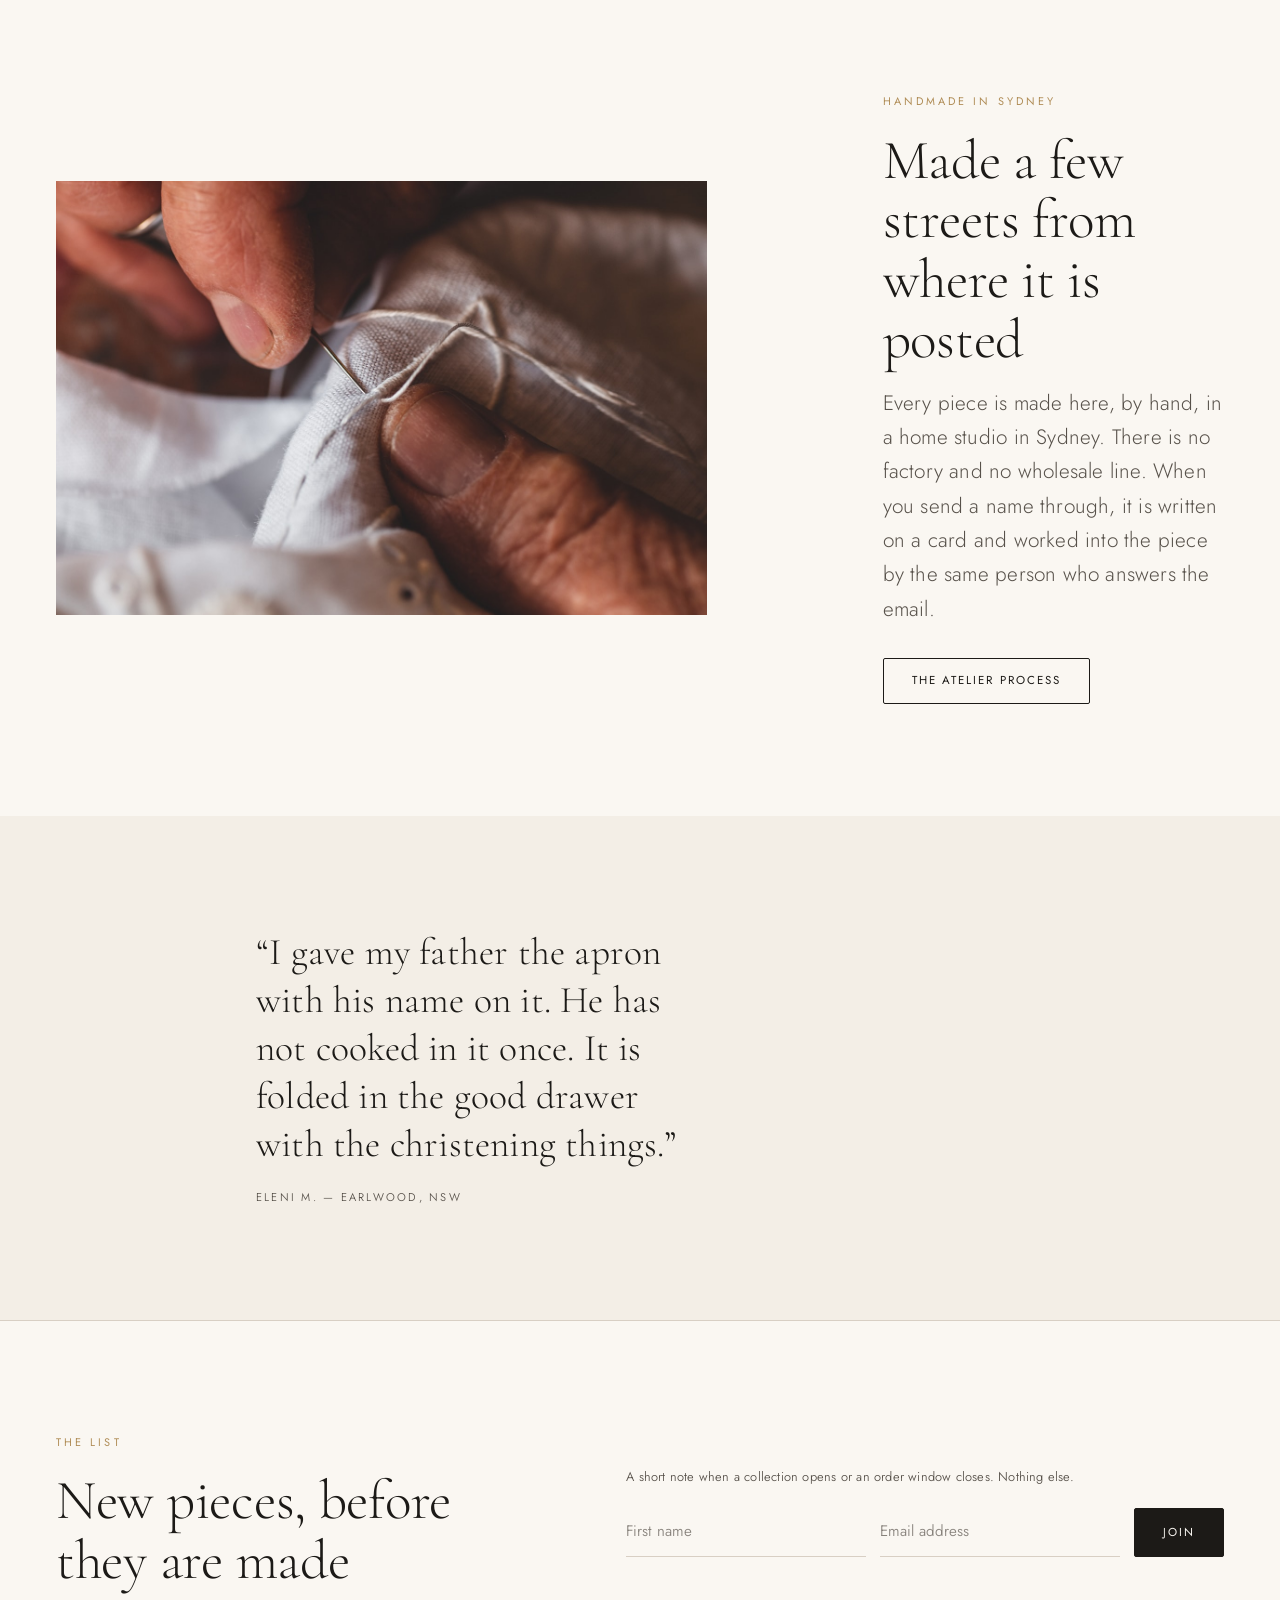
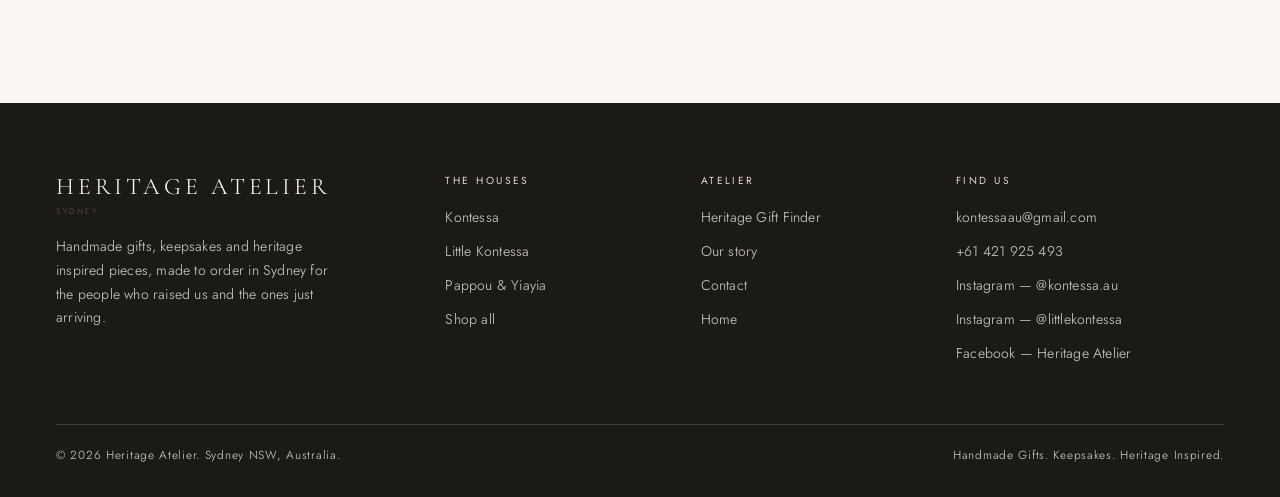
==== commit 313fe0fa: "Keep scroll reveal content visible when JS fails The .reveal rule hid content by default and only ma" ====
--- a/index.html
+++ b/index.html
@@ -24,6 +24,7 @@
 <link rel="preconnect" href="https://fonts.gstatic.com" crossorigin>
 <link href="https://fonts.googleapis.com/css2?family=Cormorant+Garamond:wght@300;400;500&family=Jost:wght@300;400;500&display=swap" rel="stylesheet">
 <link rel="stylesheet" href="css/style.css">
+<script>document.documentElement.classList.add('js');</script>
 </head>
 <body>
   <a class="skip-link" href="#main">Skip to content</a>
--- a/css/style.css
+++ b/css/style.css
@@ -835,12 +835,14 @@
 }
 @keyframes fade { from { opacity: 0; } to { opacity: 1; } }
 
-.reveal {
+/* Only hide reveal content once we know JS is running. Without the .js gate,
+   a failed main.js would leave every revealable section invisible for good. */
+.js .reveal {
   opacity: 0;
   transform: translateY(22px);
   transition: opacity 400ms var(--ease), transform 400ms var(--ease);
 }
-.reveal.is-in { opacity: 1; transform: none; }
+.js .reveal.is-in { opacity: 1; transform: none; }
 
 @media (prefers-reduced-motion: reduce) {
   html { scroll-behavior: auto; }
